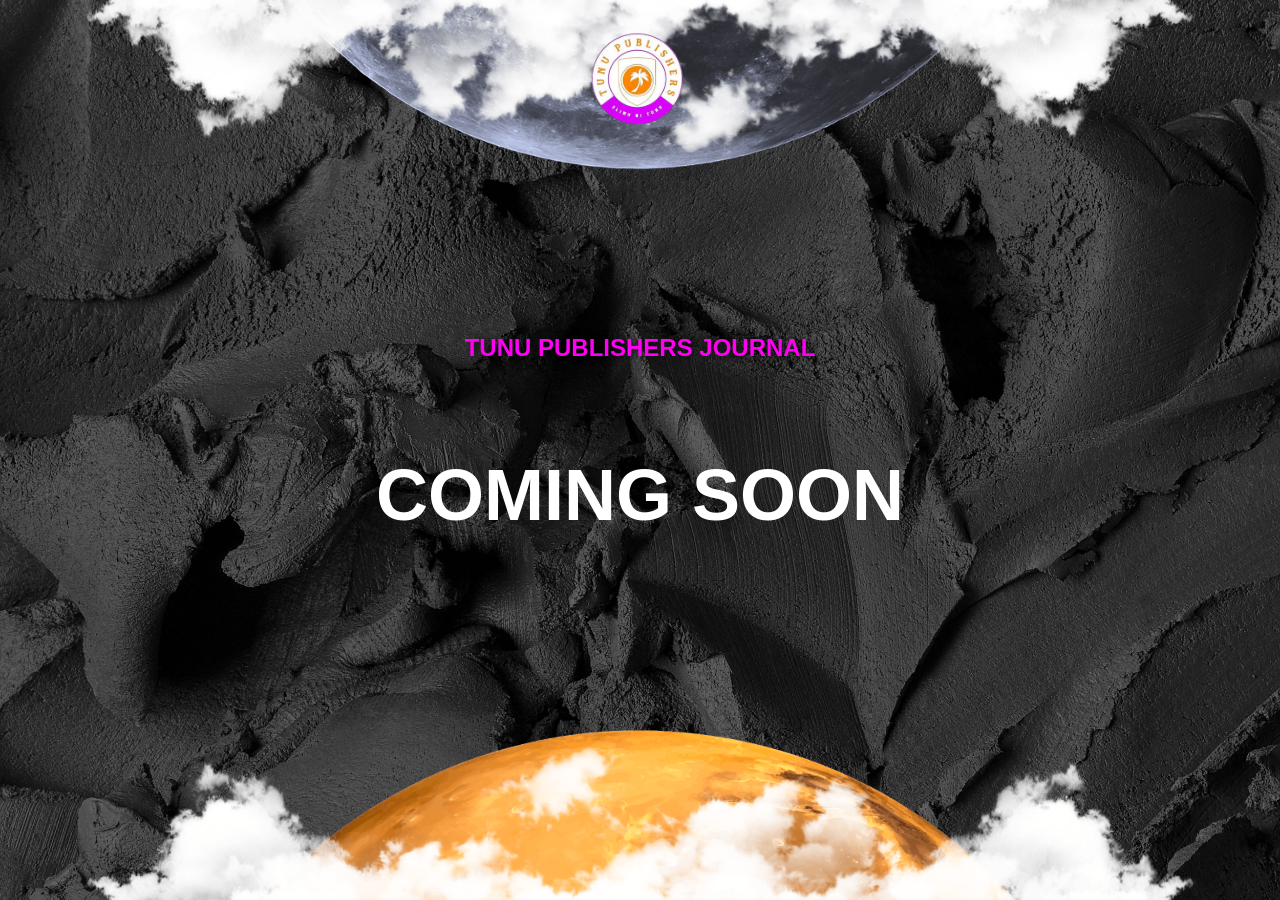
==== index.html @ ed9dec99 "initial commit" ====
<!DOCTYPE html>
<html lang="en">
<head>
    <meta charset="UTF-8">
    <meta name="viewport" content="width=device-width, initial-scale=1.0">
    <title>Tunu Journal | Coming Soon</title>
    <style>
        body {
            background-color:rgb(46, 46, 46);
            min-height: 100vh;
            width: 100%;
            display: flex;
            flex-direction: column;
            align-items: center;
            justify-content: center;
            margin: 0;
            font-family: sans-serif;
            background-image: url(/resources/bgs/11_09_2018_Textures5595A.jpg);
            background-position: center;
            background-repeat: no-repeat;
            background-size: cover;
        }
        main{
            display: flex;
            flex-direction: column;
            justify-content: space-between;
            align-items: stretch;
            width: 100%;
            height: 100%;
            flex-grow: 1;

            >div{
                flex-grow: 1;
            }
        }
        .b-img, .top-img{
            justify-content: center;
            flex-direction: column;
            display: flex;
            padding: 10px;
            align-items:center;
            background-image: url(/resources/bgs/cloudsmars@2x.png);
            background-position: bottom;
            background-repeat: no-repeat;
            background-size: contain;
            max-height: 150px;
        }
        .top-img{
            background-image: url(/resources/bgs/cloudsmoon@2x.png);
            background-position: top;
            position: relative;

        }
        h4{
            margin-top: 30px;
            color: rgb(255, 0, 242);
            text-shadow: 4px 0px 10px rgb(0, 0, 0);
            text-align: center;
            font-size: 0.5em;
        }
        .content{
            width: 95%;
            max-width: 1200px;
            margin: auto;
            border-radius: 20px;
            color: white;
            justify-content: center;
            align-items: center;
            display: flex;
            flex-direction: column;
            font-size: 3em;
            text-align: center;
        }
        #logo{
            margin: auto;
            width: 100px;
        }

    </style>
</head>
<body>
<main>
    <div class="top-img">
        <img id="logo" style="margin-top: 20px;" src="/resources/icons/tunu_logo.png" alt="">
    </div>
    <div class="content">
        <h4>TUNU PUBLISHERS JOURNAL</h4>
        <h2>COMING SOON</h2>
    </div>
    <div class="b-img">
    </div>

</main>
</body>
</html>
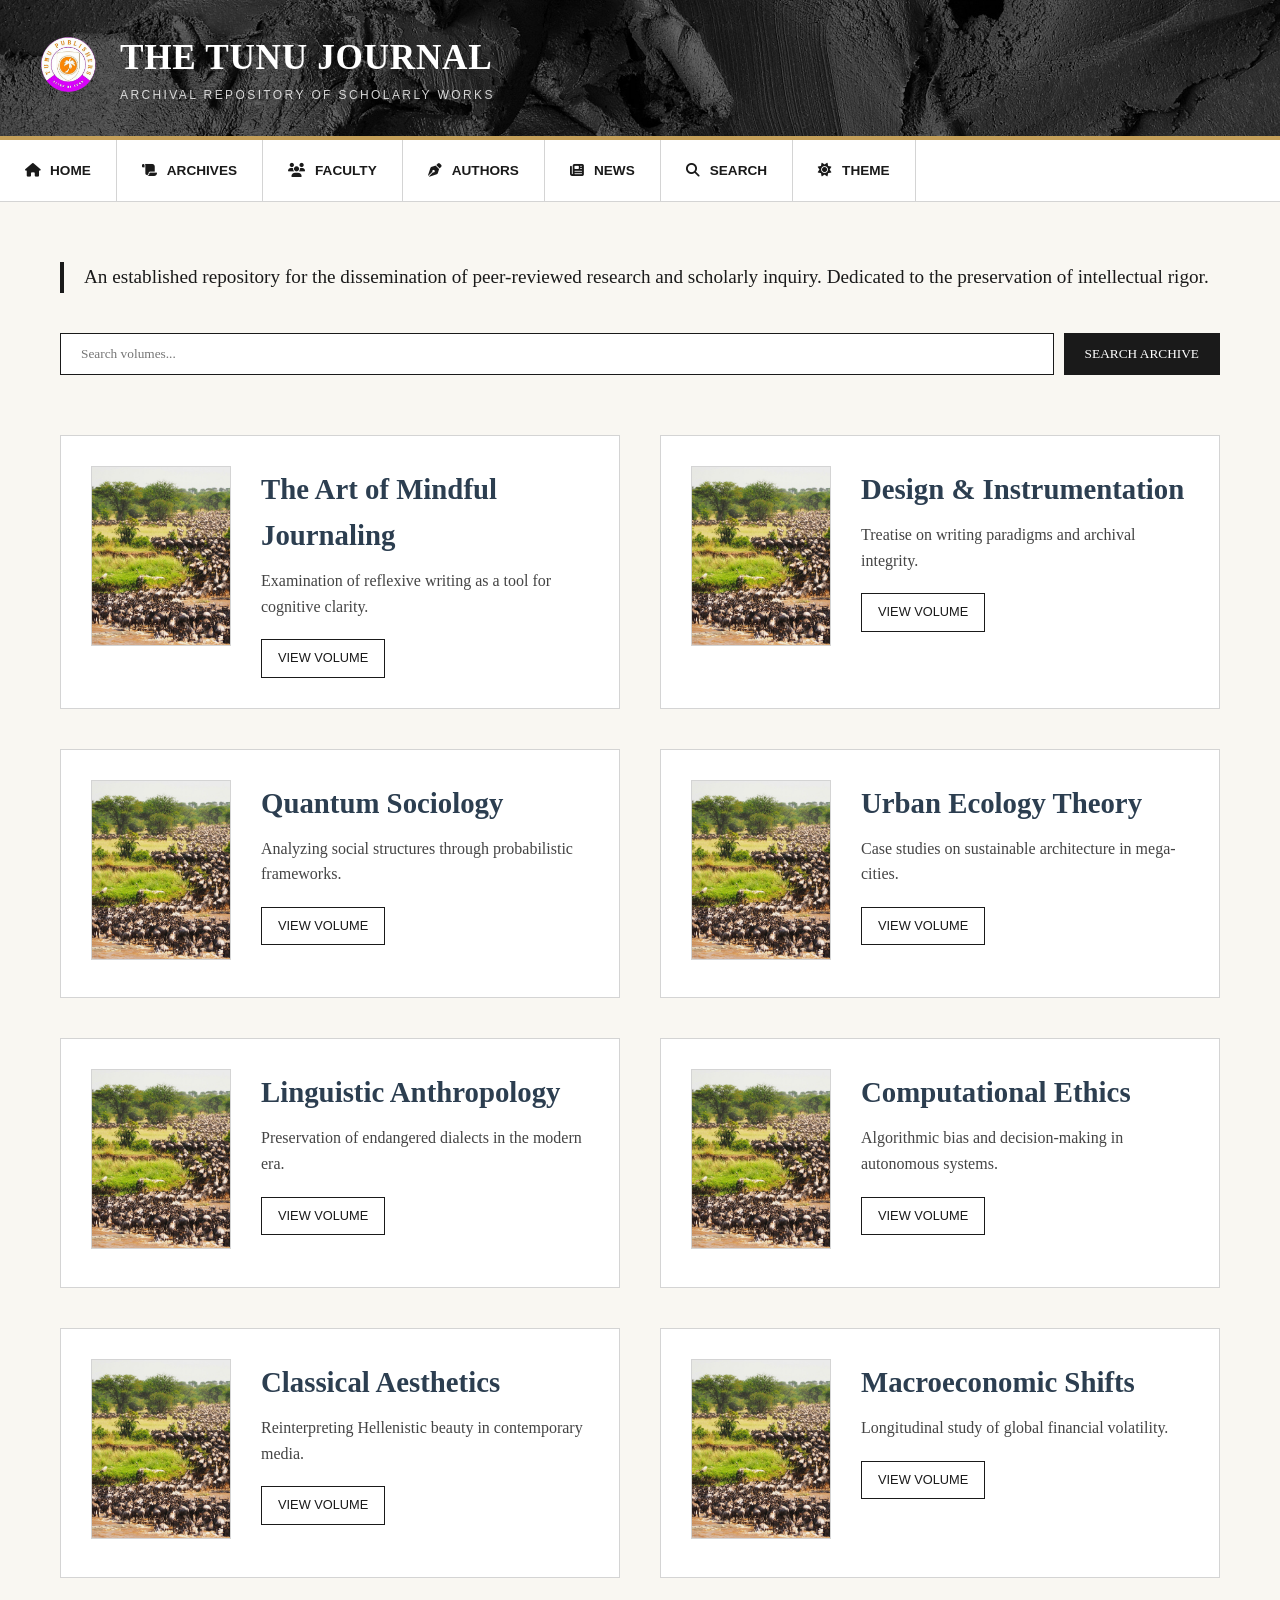
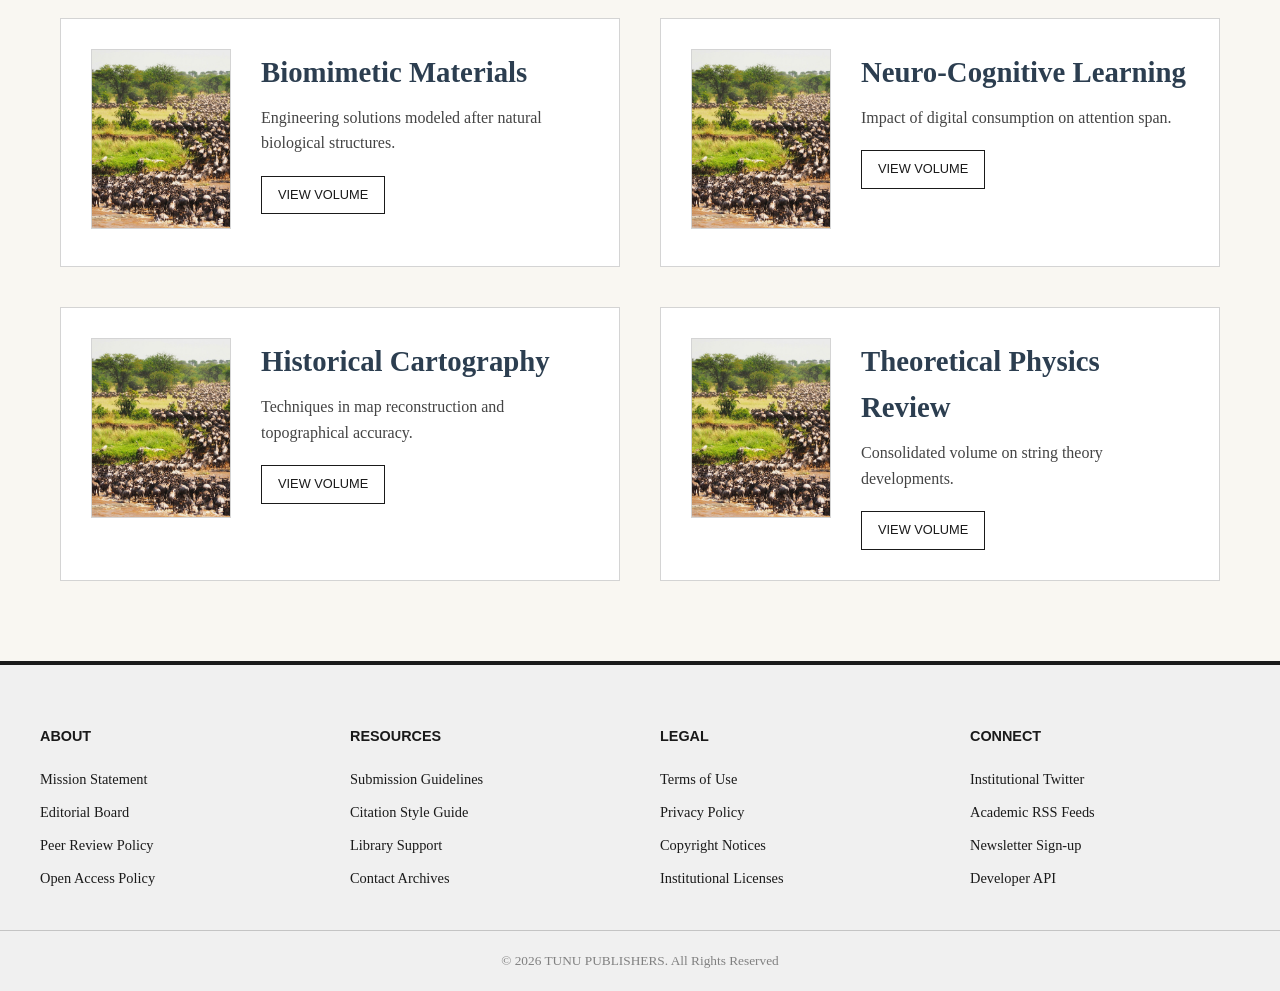
==== commit 707d83ee: "index update" ====
--- a/index.html
+++ b/index.html
@@ -3,93 +3,412 @@
 <head>
     <meta charset="UTF-8">
     <meta name="viewport" content="width=device-width, initial-scale=1.0">
-    <title>Tunu Journal | Coming Soon</title>
+    <title>THE TUNU JOURNAL | Archival Repository</title>
+    <link rel="stylesheet" href="https://cdnjs.cloudflare.com/ajax/libs/font-awesome/6.4.0/css/all.min.css">
     <style>
+        :root {
+            --paper: #f9f7f2;
+            --ink: #1a1a1a;
+            --accent: #2c3e50;
+            --border: #d4d4d4;
+            --header-bg: #1e293b;
+        }
+
+        * { padding: 0; margin: 0; box-sizing: border-box; scroll-behavior: smooth; }
+        
         body {
-            background-color:rgb(46, 46, 46);
-            min-height: 100vh;
-            width: 100%;
-            display: flex;
-            flex-direction: column;
-            align-items: center;
-            justify-content: center;
-            margin: 0;
-            font-family: sans-serif;
-            background-image: url(/resources/bgs/11_09_2018_Textures5595A.jpg);
+            font-family: 'Georgia', serif;
+            background-color: var(--paper);
+            color: var(--ink);
+            line-height: 1.6;
+        }
+
+        .header {
+            background: var(--header-bg);
+            color: #fff;
+            padding: 30px 40px;
+            border-bottom: 4px solid #c5a059;
+            background-image: url(/assets/bgs/11_09_2018_Textures5595A.jpg);
             background-position: center;
             background-repeat: no-repeat;
             background-size: cover;
         }
-        main{
-            display: flex;
-            flex-direction: column;
-            justify-content: space-between;
-            align-items: stretch;
+
+        .tunu-desc { display: flex; align-items: center; gap: 20px; }
+
+        .tunu-logo img {
+            width: 60px;
+            height: 60px;
+            object-fit: contain;
+        }
+
+        .tunu-name h1 { font-size: 2.2rem; letter-spacing: 0.02em; }
+        .tunu-name p { font-family: sans-serif; font-size: 0.75rem; letter-spacing: 0.2em; opacity: 0.8; }
+
+        /* Navigation Styles */
+        .nav {
+            background: #fff;
+            display: flex;
+            align-items: center;
+            border-bottom: 1px solid var(--border);
+            position: relative;
+        }
+
+        .nav-links {
+            display: flex;
+            flex-wrap: wrap;
+        }
+
+        .nav-item {
+            color: var(--ink);
+            text-decoration: none;
+            padding: 20px 25px;
+            display: inline-flex;
+            align-items: center;
+            gap: 10px;
+            font-family: sans-serif;
+            font-size: 0.85rem;
+            font-weight: 600;
+            border-right: 1px solid var(--border);
+        }
+        .nav-item:hover { background: #f0f0f0; }
+
+        .menu-toggle {
+            display: none;
+            background: none;
+            border: none;
+            padding: 20px;
+            font-size: 1.2rem;
+            cursor: pointer;
+            background: rgb(255, 255, 255);
+            position: fixed;
+            z-index: 200000;
+            top: 0px;
+            color: black;
+            right: 10px;
+            box-shadow: 2px 3px 7px rgba(0, 0, 0, 0.259);
+        }
+
+        main { max-width: 1200px; margin: 60px auto; padding: 0 20px; }
+
+        .intro { font-size: 1.2rem; margin-bottom: 40px; border-left: 4px solid var(--ink); padding-left: 20px; }
+
+        .search-area {
+            display: flex;
+            gap: 10px;
+            margin-bottom: 60px;
+        }
+
+        input, button {
+            font-family: 'Georgia', serif;
+            padding: 12px 20px;
+            border: 1px solid var(--ink);
+            outline: none;
+        }
+
+        button {
+            background: var(--ink);
+            color: #fff;
+            cursor: pointer;
+        }
+
+        .grid { 
+            display: grid; 
+            grid-template-columns: 1fr; 
+            gap: 40px; 
+        }
+
+        @media (min-width: 992px) {
+            .grid { grid-template-columns: 1fr 1fr; }
+        }
+
+        .card {
+            background: #fff;
+            display: flex;
+            border: 1px solid var(--border);
+            padding: 30px;
+            gap: 30px;
+        }
+
+        .card-image img {
+            width: 140px;
+            height: 180px;
+            object-fit: cover;
+            border: 1px solid var(--border);
+        }
+
+        .card-content h3 { font-size: 1.8rem; margin-bottom: 10px; color: var(--accent); }
+        .card-content p { margin-bottom: 20px; color: #444; }
+
+        .btn-link {
+            display: inline-block;
+            border: 1px solid var(--ink);
+            color: var(--ink);
+            padding: 8px 16px;
+            text-decoration: none;
+            font-family: sans-serif;
+            font-size: 0.8rem;
+            text-transform: uppercase;
+        }
+        .btn-link:hover { background: var(--ink); color: #fff; }
+
+        footer {
+            background: #f0f0f0;
+            padding: 60px 40px 30px 40px;
+            border-top: 4px solid var(--ink);
+            margin-top: 80px;
+        }
+        .footer-grid {
+            display: grid;
+            grid-template-columns: repeat(auto-fit, minmax(200px, 1fr));
+            gap: 40px;
+        }
+        .footer-col h4 { font-family: sans-serif; text-transform: uppercase; margin-bottom: 20px; font-size: 0.9rem; }
+        .footer-col ul { list-style: none; }
+        .footer-col li { margin-bottom: 10px; font-size: 0.9rem; }
+        .footer-col a { color: var(--ink); text-decoration: none; }
+        .footer-col a:hover { text-decoration: underline; }
+
+        /* Responsive Breakpoints */
+        @media (max-width: 768px) {
+            .menu-toggle { display: block; }
+            .nav-links {
+                display: none;
+                flex-direction: column;
+                width: 100%;
+                position:absolute;
+                top: 0;
+                left: 0;
+                background: white;
+                z-index: 10;
+                border-bottom: 1px solid var(--border);
+            }
+            .nav-links.active { display: flex; }
+            .nav-item { border-right: none; border-bottom: 1px solid var(--border); }
+            .card { flex-direction: column; }
+            .card-image img { width: 100%; height: auto; }
+            .tunu-desc{
+                flex-direction: column;
+                gap: 0;
+            }
+            .tunu-name{
+                text-align: center;
+            }
+            .tunu-logo img{
+                width: 100px;
+                height: 100px;
+            }
+        }
+        .bottom-div{
             width: 100%;
-            height: 100%;
-            flex-grow: 1;
-
-            >div{
-                flex-grow: 1;
-            }
-        }
-        .b-img, .top-img{
-            justify-content: center;
-            flex-direction: column;
-            display: flex;
-            padding: 10px;
-            align-items:center;
-            background-image: url(/resources/bgs/cloudsmars@2x.png);
-            background-position: bottom;
-            background-repeat: no-repeat;
-            background-size: contain;
-            max-height: 150px;
-        }
-        .top-img{
-            background-image: url(/resources/bgs/cloudsmoon@2x.png);
-            background-position: top;
-            position: relative;
-
-        }
-        h4{
-            margin-top: 30px;
-            color: rgb(255, 0, 242);
-            text-shadow: 4px 0px 10px rgb(0, 0, 0);
-            text-align: center;
-            font-size: 0.5em;
-        }
-        .content{
-            width: 95%;
-            max-width: 1200px;
-            margin: auto;
-            border-radius: 20px;
-            color: white;
+            height: 10px;
+            padding: 30px;
+            border-top: 1px solid rgba(0, 0, 0, 0.184);
             justify-content: center;
             align-items: center;
             display: flex;
-            flex-direction: column;
-            font-size: 3em;
-            text-align: center;
-        }
-        #logo{
-            margin: auto;
-            width: 100px;
-        }
-
+            font-size: smaller;
+            color: grey;
+            background: #f0f0f0;
+
+        }
+
+
+        .search-overlay{
+            background: rgb(255, 255, 255);
+            width:100%;
+            height: 100vh;
+            position: fixed;
+            top: -100%;
+            right: 0;
+            display: flex;
+            justify-content: center;
+            align-items:flex-start;
+            z-index: 300000;
+            opacity: 0;
+        }
+        .search-form{
+            width: 100%;
+            display: flex;
+            justify-content: center;
+            align-items: center;
+            margin: 200px auto;
+
+
+        }
+        .search-content{
+            width: 100%;
+            padding: 20px;
+            position: relative;
+        }
+        .searchInput{
+            width: 100% ;
+            max-width: 400px;
+            &::-webkit-search-cancel-button{
+                cursor: pointer;
+            }
+        }
+        #closeSearch{
+            background: #0000;
+            color: red;
+            font-size: xx-large;
+            padding: 5px;
+            position: absolute;
+            right: 30px;
+            top: 20px;
+            float: right;
+            border: 0;
+            &:active{
+                scale: 0.9;
+            }
+        }
+        .searchBtn{
+            transition: all 0.15s ease-in-out;
+            &:active{
+                text-indent: 2px;
+                transition: all 0.15s ease-in-out;
+            }
+        }
+        .search-overlay.appear{
+            display: flex;
+            opacity: 1;
+            top: 0;
+        }
     </style>
 </head>
 <body>
-<main>
-    <div class="top-img">
-        <img id="logo" style="margin-top: 20px;" src="/resources/icons/tunu_logo.png" alt="">
+    <div class="search-overlay">
+        <div class="search-content">
+            <div class="searchCloseDiv">
+                <button id="closeSearch">&times;</button>
+            </div>
+            <div class="search-form">
+                <input type="search" name="" placeholder="Search Journals, Issues, Volumes, e.t.c" id="query" class="searchInput">
+                <button class="searchBtn" id="searchBtn"><i class="fas fa-search"></i></button>
+            </div>
+        </div>
     </div>
-    <div class="content">
-        <h4>TUNU PUBLISHERS JOURNAL</h4>
-        <h2>COMING SOON</h2>
+    
+    <header class="header">
+        <div class="tunu-desc">
+            <div class="tunu-logo">
+                <img src="/assets/icons/tunu_logo.png" alt="TUNU LOGO">
+            </div>
+            <div class="tunu-name">
+                <h1>THE TUNU JOURNAL</h1>
+                <p>ARCHIVAL REPOSITORY OF SCHOLARLY WORKS</p>
+            </div>
+        </div>
+    </header>
+    
+    <nav class="nav">
+        <button class="menu-toggle" id="menu-toggle"><i class="fas fa-bars"></i></button>
+        <div class="nav-links" id="nav-links">
+            <a class="nav-item" href="#"><i class="fas fa-home"></i> HOME</a>
+            <a class="nav-item" href="#"><i class="fas fa-scroll"></i> ARCHIVES</a>
+            <a class="nav-item" href="#"><i class="fas fa-users"></i> FACULTY</a>
+            <a class="nav-item" href="#"><i class="fas fa-pen-nib"></i> AUTHORS</a>
+            <a class="nav-item" href="#"><i class="fas fa-newspaper"></i> NEWS</a>
+            <a class="nav-item" href="#"><i class="fas fa-search"></i> SEARCH</a>
+            <a class="nav-item" href="#"><i class="fas fa-sun"></i> THEME</a>
+        </div>
+    </nav>
+
+    <main>
+        <section class="intro">
+            An established repository for the dissemination of peer-reviewed research and scholarly inquiry. Dedicated to the preservation of intellectual rigor.
+        </section>
+
+        <div class="search-area">
+            <input type="text" style="flex-grow:1" placeholder="Search volumes...">
+            <button>SEARCH ARCHIVE</button>
+        </div>
+
+        <section class="grid">
+            <script>
+                const journals = [
+                    { title: "The Art of Mindful Journaling", desc: "Examination of reflexive writing as a tool for cognitive clarity." },
+                    { title: "Design & Instrumentation", desc: "Treatise on writing paradigms and archival integrity." },
+                    { title: "Quantum Sociology", desc: "Analyzing social structures through probabilistic frameworks." },
+                    { title: "Urban Ecology Theory", desc: "Case studies on sustainable architecture in mega-cities." },
+                    { title: "Linguistic Anthropology", desc: "Preservation of endangered dialects in the modern era." },
+                    { title: "Computational Ethics", desc: "Algorithmic bias and decision-making in autonomous systems." },
+                    { title: "Classical Aesthetics", desc: "Reinterpreting Hellenistic beauty in contemporary media." },
+                    { title: "Macroeconomic Shifts", desc: "Longitudinal study of global financial volatility." },
+                    { title: "Biomimetic Materials", desc: "Engineering solutions modeled after natural biological structures." },
+                    { title: "Neuro-Cognitive Learning", desc: "Impact of digital consumption on attention span." },
+                    { title: "Historical Cartography", desc: "Techniques in map reconstruction and topographical accuracy." },
+                    { title: "Theoretical Physics Review", desc: "Consolidated volume on string theory developments." }
+                ];
+
+                document.write(journals.map(j => `
+                    <article class="card">
+                        <div class="card-image"><img src="/assets/plchd/journal.jpg" alt="Book"></div>
+                        <div class="card-content">
+                            <h3>${j.title}</h3>
+                            <p>${j.desc}</p>
+                            <a href="#" class="btn-link">VIEW VOLUME</a>
+                        </div>
+                    </article>
+                `).join(''));
+            </script>
+        </section>
+    </main>
+
+    <footer id="footer">
+        <div class="footer-grid">
+            <div class="footer-col">
+                <h4>About</h4>
+                <ul>
+                    <li><a href="#">Mission Statement</a></li>
+                    <li><a href="#">Editorial Board</a></li>
+                    <li><a href="#">Peer Review Policy</a></li>
+                    <li><a href="#">Open Access Policy</a></li>
+                </ul>
+            </div>
+            <div class="footer-col">
+                <h4>Resources</h4>
+                <ul>
+                    <li><a href="#">Submission Guidelines</a></li>
+                    <li><a href="#">Citation Style Guide</a></li>
+                    <li><a href="#">Library Support</a></li>
+                    <li><a href="#">Contact Archives</a></li>
+                </ul>
+            </div>
+            <div class="footer-col">
+                <h4>Legal</h4>
+                <ul>
+                    <li><a href="#">Terms of Use</a></li>
+                    <li><a href="#">Privacy Policy</a></li>
+                    <li><a href="#">Copyright Notices</a></li>
+                    <li><a href="#">Institutional Licenses</a></li>
+                </ul>
+            </div>
+            <div class="footer-col">
+                <h4>Connect</h4>
+                <ul>
+                    <li><a href="#">Institutional Twitter</a></li>
+                    <li><a href="#">Academic RSS Feeds</a></li>
+                    <li><a href="#">Newsletter Sign-up</a></li>
+                    <li><a href="#">Developer API</a></li>
+                </ul>
+            </div>
+        </div>
+    </footer>
+    <div class="bottom-div">
+       &copy; 2026 TUNU PUBLISHERS. All Rights Reserved
+
     </div>
-    <div class="b-img">
-    </div>
-
-</main>
+
+    <script>
+        const menuToggle = document.getElementById('menu-toggle');
+        const navLinks = document.getElementById('nav-links');
+
+        menuToggle.addEventListener('click', () => {
+            navLinks.classList.toggle('active');
+            navLinks.scrollIntoView()
+            
+        });
+    </script>
 </body>
 </html>
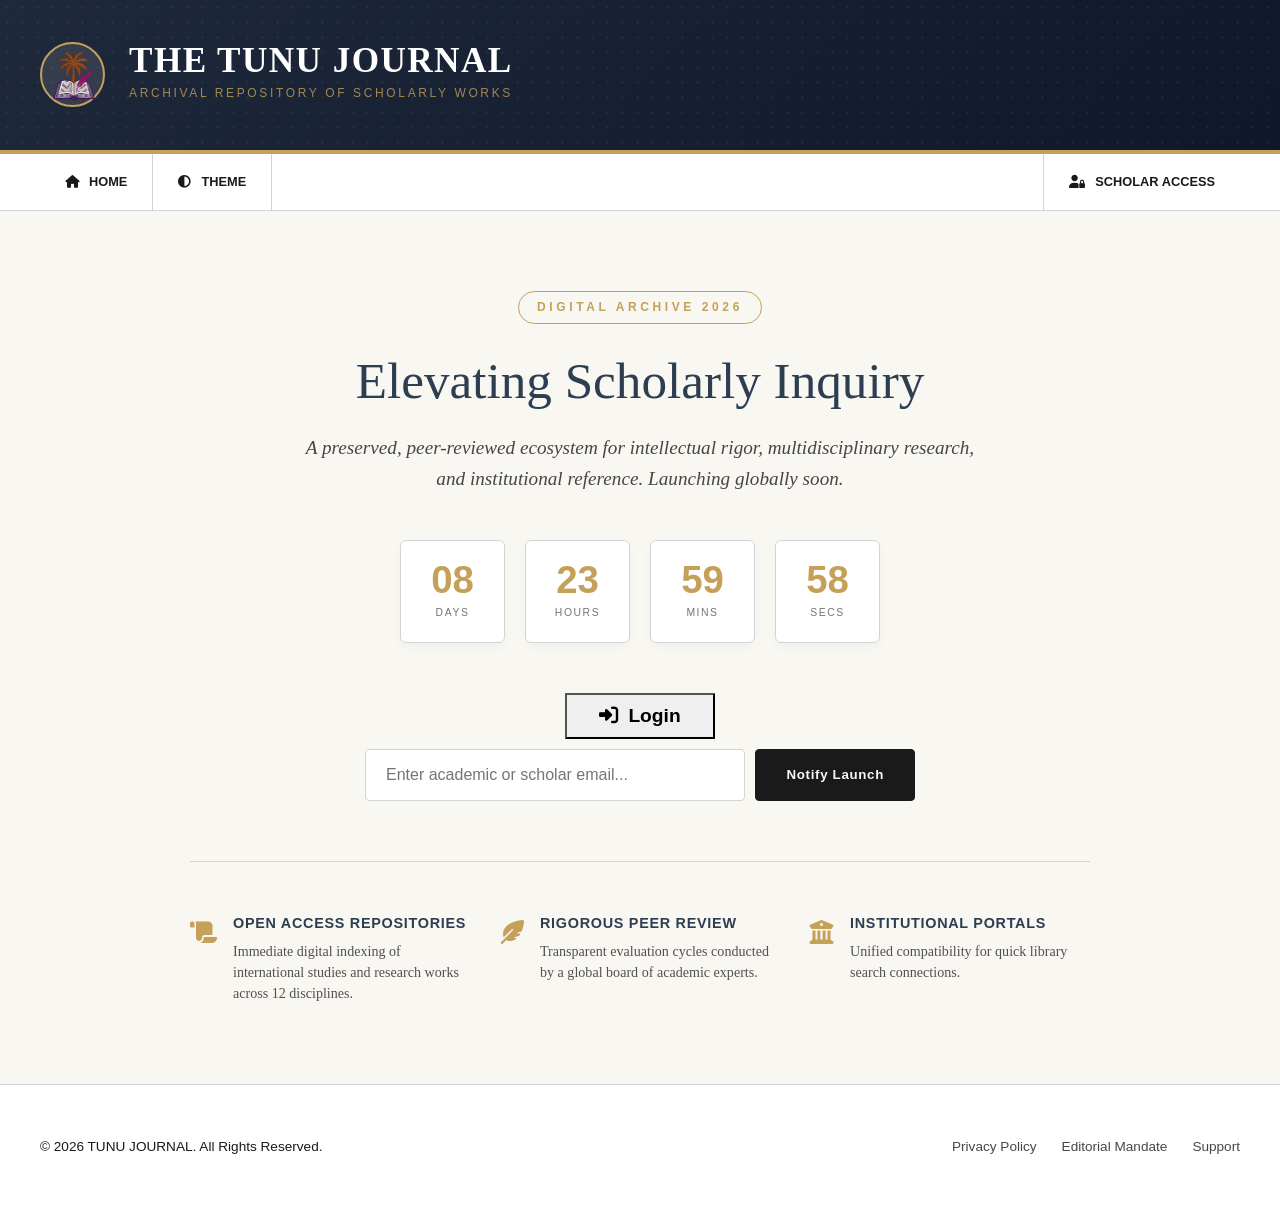
==== commit 2e7a3761: "register page update" ====
--- a/index.html
+++ b/index.html
@@ -3,8 +3,19 @@
 <head>
     <meta charset="UTF-8">
     <meta name="viewport" content="width=device-width, initial-scale=1.0">
-    <title>THE TUNU JOURNAL | Archival Repository</title>
+    <title>THE TUNU JOURNAL | Archival Repository (Coming Soon)</title>
     <link rel="stylesheet" href="https://cdnjs.cloudflare.com/ajax/libs/font-awesome/6.4.0/css/all.min.css">
+    <script type="text/javascript">
+        function googleTranslateElementInit() {
+          new google.translate.TranslateElement({
+            pageLanguage: 'en',
+            includedLanguages: 'en,es,fr,de,zh-CN,ar',
+            layout: google.translate.TranslateElement.InlineLayout.SIMPLE
+          }, 'google_translate_element');
+        }
+    </script>
+    <script type="text/javascript" src="//translate.google.com/translate_a/element.js?cb=googleTranslateElementInit"></script>
+
     <style>
         :root {
             --paper: #f9f7f2;
@@ -12,402 +23,678 @@
             --accent: #2c3e50;
             --border: #d4d4d4;
             --header-bg: #1e293b;
-        }
-
-        * { padding: 0; margin: 0; box-sizing: border-box; scroll-behavior: smooth; }
+            --card-bg: #ffffff;
+            --gold: #c5a059;
+            --gold-light: #e5c38c;
+            --success-bg: rgba(46, 125, 50, 0.1);
+            --success-color: #2e7d32;
+            --focus-shadow: rgba(197, 160, 89, 0.25);
+        }
+
+        body.dark-theme {
+            --paper: #121212;
+            --ink: #e0e0e0;
+            --accent: #c5a059;
+            --border: #333333;
+            --header-bg: #0f172a;
+            --card-bg: #1e1e1e;
+            --focus-shadow: rgba(197, 160, 89, 0.4);
+        }
+
+        * { 
+            padding: 0; 
+            margin: 0; 
+            box-sizing: border-box; 
+            scroll-behavior: smooth; 
+        }
         
         body {
             font-family: 'Georgia', serif;
             background-color: var(--paper);
             color: var(--ink);
             line-height: 1.6;
+            transition: background-color 0.3s ease, color 0.3s ease;
+            min-height: 100vh;
+            display: flex;
+            flex-direction: column;
+            overflow-x: hidden;
         }
 
         .header {
             background: var(--header-bg);
             color: #fff;
-            padding: 30px 40px;
-            border-bottom: 4px solid #c5a059;
-            background-image: url(/assets/bgs/11_09_2018_Textures5595A.jpg);
-            background-position: center;
-            background-repeat: no-repeat;
-            background-size: cover;
-        }
-
-        .tunu-desc { display: flex; align-items: center; gap: 20px; }
-
-        .tunu-logo img {
-            width: 60px;
-            height: 60px;
-            object-fit: contain;
-        }
-
-        .tunu-name h1 { font-size: 2.2rem; letter-spacing: 0.02em; }
-        .tunu-name p { font-family: sans-serif; font-size: 0.75rem; letter-spacing: 0.2em; opacity: 0.8; }
-
-        /* Navigation Styles */
+            padding: clamp(20px, 4vw, 40px) clamp(16px, 4vw, 40px);
+            border-bottom: 4px solid var(--gold);
+            background-image: linear-gradient(135deg, rgba(30, 41, 59, 0.95) 0%, rgba(15, 23, 42, 0.98) 100%);
+            position: relative;
+            overflow: hidden;
+            width: 100%;
+        }
+
+        .header::before {
+            content: '';
+            position: absolute;
+            top: 0; left: 0; right: 0; bottom: 0;
+            opacity: 0.05;
+            background-image: radial-gradient(circle, #fff 10%, transparent 10.5%);
+            background-size: 15px 15px;
+            pointer-events: none;
+        }
+
+        .tunu-desc { 
+            display: flex; 
+            align-items: center; 
+            gap: clamp(16px, 3vw, 24px); 
+            max-width: 1200px;
+            margin: 0 auto;
+            position: relative;
+            z-index: 1;
+            width: 100%;
+        }
+
+        .tunu-logo {
+            display: flex;
+            align-items: center;
+            justify-content: center;
+            background: rgba(255, 255, 255, 0.1);
+            border: 2px solid var(--gold);
+            border-radius: 50%;
+            width: clamp(50px, 8vw, 65px);
+            height: clamp(50px, 8vw, 65px);
+            color: var(--gold);
+            font-size: clamp(1.4rem, 2.5vw, 1.8rem);
+            flex-shrink: 0;
+        }
+
+        .tunu-name {
+            flex-grow: 1;
+        }
+
+        .tunu-name h1 { 
+            font-size: clamp(1.4rem, 3.5vw, 2.2rem); 
+            letter-spacing: 0.04em; 
+            font-weight: 700;
+            color: #ffffff;
+            line-height: 1.2;
+        }
+
+        .tunu-name p { 
+            font-family: sans-serif; 
+            font-size: clamp(0.6rem, 1.5vw, 0.75rem); 
+            letter-spacing: 0.22em; 
+            opacity: 0.8; 
+            color: var(--gold);
+            margin-top: 4px;
+            line-height: 1.3;
+        }
+
+        #google_translate_element {
+            margin-top: 8px;
+        }
+
         .nav {
-            background: #fff;
-            display: flex;
-            align-items: center;
+            background: var(--card-bg);
             border-bottom: 1px solid var(--border);
+            position: sticky;
+            top: 0;
+            z-index: 100;
+            transition: background-color 0.3s ease, border-color 0.3s ease;
+            width: 100%;
+        }
+
+        .nav-links {
+            display: flex;
+            width: 100%;
+            max-width: 1200px;
+            margin: 0 auto;
+            align-items: center;
             position: relative;
-        }
-
-        .nav-links {
-            display: flex;
-            flex-wrap: wrap;
         }
 
         .nav-item {
             color: var(--ink);
             text-decoration: none;
-            padding: 20px 25px;
+            padding: clamp(14px, 2vw, 18px) clamp(16px, 2.5vw, 25px);
             display: inline-flex;
             align-items: center;
             gap: 10px;
             font-family: sans-serif;
-            font-size: 0.85rem;
+            font-size: 0.8rem;
             font-weight: 600;
             border-right: 1px solid var(--border);
-        }
-        .nav-item:hover { background: #f0f0f0; }
+            cursor: pointer;
+            transition: background 0.2s, color 0.2s;
+            min-height: 48px; /* Touch target minimum height */
+        }
+
+        .nav-item:hover { 
+            background: rgba(0, 0, 0, 0.05); 
+        }
+
+        body.dark-theme .nav-item:hover {
+            background: rgba(255, 255, 255, 0.05);
+        }
+
+        .nav-item.right-align {
+            margin-left: auto;
+            border-left: 1px solid var(--border);
+            border-right: none;
+        }
 
         .menu-toggle {
             display: none;
-            background: none;
-            border: none;
-            padding: 20px;
+            background: var(--card-bg);
+            border: 1px solid var(--border);
+            width: 48px;
+            height: 48px;
             font-size: 1.2rem;
             cursor: pointer;
-            background: rgb(255, 255, 255);
-            position: fixed;
-            z-index: 200000;
-            top: 0px;
-            color: black;
-            right: 10px;
-            box-shadow: 2px 3px 7px rgba(0, 0, 0, 0.259);
-        }
-
-        main { max-width: 1200px; margin: 60px auto; padding: 0 20px; }
-
-        .intro { font-size: 1.2rem; margin-bottom: 40px; border-left: 4px solid var(--ink); padding-left: 20px; }
-
-        .search-area {
-            display: flex;
+            align-items: center;
+            justify-content: center;
+            color: var(--ink);
+            border-radius: 4px;
+            margin: 8px 16px;
+            transition: background 0.2s ease;
+        }
+
+        main { 
+            max-width: 1000px; 
+            width: 100%;
+            margin: 0 auto; 
+            padding: clamp(40px, 8vw, 80px) 20px; 
+            flex-grow: 1;
+            display: flex;
+            flex-direction: column;
+            justify-content: center;
+            align-items: center;
+            text-align: center;
+        }
+
+        .coming-soon-badge {
+            font-family: sans-serif;
+            font-size: clamp(0.65rem, 1.5vw, 0.75rem);
+            letter-spacing: 0.3em;
+            text-transform: uppercase;
+            color: var(--gold);
+            border: 1px solid var(--gold);
+            padding: 6px 18px;
+            border-radius: 50px;
+            margin-bottom: clamp(16px, 4vw, 25px);
+            display: inline-block;
+            font-weight: bold;
+        }
+
+        .hero-title {
+            font-size: clamp(1.8rem, 5vw, 3.2rem);
+            line-height: 1.25;
+            color: var(--accent);
+            margin-bottom: 20px;
+            font-weight: normal;
+            max-width: 800px;
+        }
+
+        body.dark-theme .hero-title {
+            color: #ffffff;
+        }
+
+        .hero-subtitle {
+            font-size: clamp(1rem, 2.5vw, 1.2rem);
+            max-width: 700px;
+            margin: 0 auto clamp(30px, 6vw, 45px) auto;
+            opacity: 0.8;
+            font-style: italic;
+        }
+
+        .countdown-container {
+            display: grid;
+            grid-template-columns: repeat(4, 1fr);
+            gap: clamp(8px, 2.5vw, 20px);
+            margin-bottom: clamp(35px, 6vw, 50px);
+            width: 100%;
+            max-width: 480px;
+        }
+
+        .countdown-card {
+            background: var(--card-bg);
+            border: 1px solid var(--border);
+            border-radius: 6px;
+            padding: clamp(12px, 3vw, 20px) 8px;
+            box-shadow: 0 4px 12px rgba(0, 0, 0, 0.03);
+            transition: transform 0.3s ease, box-shadow 0.3s ease;
+            display: flex;
+            flex-direction: column;
+            justify-content: center;
+            align-items: center;
+        }
+
+        .countdown-card:hover {
+            transform: translateY(-2px);
+            box-shadow: 0 6px 16px rgba(0, 0, 0, 0.06);
+        }
+
+        .countdown-number {
+            font-size: clamp(1.4rem, 4.5vw, 2.4rem);
+            font-weight: bold;
+            color: var(--gold);
+            font-family: sans-serif;
+            line-height: 1;
+        }
+
+        .countdown-label {
+            font-family: sans-serif;
+            font-size: clamp(0.55rem, 1.2vw, 0.65rem);
+            text-transform: uppercase;
+            letter-spacing: 0.15em;
+            opacity: 0.6;
+            margin-top: 6px;
+            text-align: center;
+        }
+
+        .notify-form {
+            display: flex;
+            width: 100%;
+            max-width: 550px;
             gap: 10px;
-            margin-bottom: 60px;
-        }
-
-        input, button {
-            font-family: 'Georgia', serif;
-            padding: 12px 20px;
+            margin-bottom: clamp(40px, 8vw, 60px);
+            transition: transform 0.2s ease;
+        }
+
+        .notify-input {
+            flex-grow: 1;
+            background: var(--card-bg);
+            color: var(--ink);
+            border: 1px solid var(--border);
+            border-radius: 4px;
+            padding: clamp(12px, 2.5vw, 16px) 20px;
+            font-size: 1rem;
+            outline: none;
+            font-family: sans-serif;
+            transition: border-color 0.2s, box-shadow 0.2s;
+            min-height: 48px;
+        }
+
+        .notify-input:focus {
+            border-color: var(--gold);
+            box-shadow: 0 0 0 3px var(--focus-shadow);
+        }
+
+        .notify-btn {
+            background: var(--ink);
+            color: var(--paper);
             border: 1px solid var(--ink);
-            outline: none;
-        }
-
-        button {
-            background: var(--ink);
+            border-radius: 4px;
+            padding: clamp(12px, 2.5vw, 16px) clamp(20px, 4vw, 30px);
+            font-family: sans-serif;
+            font-weight: 600;
+            cursor: pointer;
+            letter-spacing: 0.05em;
+            transition: all 0.2s ease;
+            min-height: 48px;
+            white-space: nowrap;
+        }
+
+        .notify-btn:hover {
+            background: var(--gold);
+            border-color: var(--gold);
             color: #fff;
-            cursor: pointer;
-        }
-
-        .grid { 
-            display: grid; 
-            grid-template-columns: 1fr; 
-            gap: 40px; 
-        }
-
-        @media (min-width: 992px) {
-            .grid { grid-template-columns: 1fr 1fr; }
-        }
-
-        .card {
-            background: #fff;
-            display: flex;
-            border: 1px solid var(--border);
-            padding: 30px;
+        }
+
+        .success-message {
+            display: none;
+            color: var(--success-color);
+            background: var(--success-bg);
+            border: 1px solid var(--success-color);
+            padding: 16px;
+            border-radius: 4px;
+            margin-bottom: clamp(40px, 8vw, 60px);
+            font-family: sans-serif;
+            font-size: 0.95rem;
+            width: 100%;
+            max-width: 550px;
+            text-align: center;
+            box-shadow: 0 4px 10px rgba(46, 125, 50, 0.05);
+            animation: slideUp 0.3s ease-out;
+        }
+
+        .preview-grid {
+            display: grid;
+            grid-template-columns: repeat(auto-fit, minmax(280px, 1fr));
             gap: 30px;
-        }
-
-        .card-image img {
-            width: 140px;
-            height: 180px;
-            object-fit: cover;
-            border: 1px solid var(--border);
-        }
-
-        .card-content h3 { font-size: 1.8rem; margin-bottom: 10px; color: var(--accent); }
-        .card-content p { margin-bottom: 20px; color: #444; }
-
-        .btn-link {
-            display: inline-block;
-            border: 1px solid var(--ink);
+            width: 100%;
+            max-width: 900px;
+            border-top: 1px solid var(--border);
+            padding-top: clamp(35px, 6vw, 50px);
+            text-align: left;
+        }
+
+        .preview-item {
+            display: flex;
+            gap: 16px;
+            align-items: flex-start;
+        }
+
+        .preview-icon {
+            font-size: 1.5rem;
+            color: var(--gold);
+            margin-top: 2px;
+            flex-shrink: 0;
+        }
+
+        .preview-content h4 {
+            font-family: sans-serif;
+            font-size: 0.9rem;
+            letter-spacing: 0.05em;
+            text-transform: uppercase;
+            margin-bottom: 6px;
+            color: var(--accent);
+        }
+
+        body.dark-theme .preview-content h4 {
+            color: #fff;
+        }
+
+        .preview-content p {
+            font-size: 0.88rem;
+            opacity: 0.75;
+            line-height: 1.5;
+        }
+
+        footer {
+            background: var(--card-bg);
+            padding: clamp(30px, 5vw, 40px) 20px;
+            border-top: 1px solid var(--border);
+            margin-top: auto;
+            transition: background-color 0.3s ease;
+            width: 100%;
+        }
+
+        .footer-content {
+            max-width: 1200px;
+            margin: 0 auto;
+            display: flex;
+            justify-content: space-between;
+            align-items: center;
+            flex-wrap: wrap;
+            gap: 20px;
+            font-family: sans-serif;
+            font-size: 0.85rem;
+        }
+
+        .footer-links {
+            display: flex;
+            flex-wrap: wrap;
+            gap: clamp(15px, 3vw, 25px);
+        }
+
+        .footer-links a {
             color: var(--ink);
-            padding: 8px 16px;
             text-decoration: none;
-            font-family: sans-serif;
-            font-size: 0.8rem;
-            text-transform: uppercase;
-        }
-        .btn-link:hover { background: var(--ink); color: #fff; }
-
-        footer {
-            background: #f0f0f0;
-            padding: 60px 40px 30px 40px;
-            border-top: 4px solid var(--ink);
-            margin-top: 80px;
-        }
-        .footer-grid {
-            display: grid;
-            grid-template-columns: repeat(auto-fit, minmax(200px, 1fr));
-            gap: 40px;
-        }
-        .footer-col h4 { font-family: sans-serif; text-transform: uppercase; margin-bottom: 20px; font-size: 0.9rem; }
-        .footer-col ul { list-style: none; }
-        .footer-col li { margin-bottom: 10px; font-size: 0.9rem; }
-        .footer-col a { color: var(--ink); text-decoration: none; }
-        .footer-col a:hover { text-decoration: underline; }
-
-        /* Responsive Breakpoints */
+            opacity: 0.8;
+            transition: opacity 0.2s, color 0.2s;
+            min-height: 44px;
+            display: inline-flex;
+            align-items: center;
+        }
+
+        .footer-links a:hover {
+            text-decoration: underline;
+            opacity: 1;
+            color: var(--gold);
+        }
+
+        @keyframes slideUp {
+            from { opacity: 0; transform: translateY(8px); }
+            to { opacity: 1; transform: translateY(0); }
+        }
+
         @media (max-width: 768px) {
-            .menu-toggle { display: block; }
+            .menu-toggle {
+                display: inline-flex;
+            }
+
             .nav-links {
                 display: none;
                 flex-direction: column;
                 width: 100%;
-                position:absolute;
-                top: 0;
-                left: 0;
-                background: white;
-                z-index: 10;
+                background: var(--card-bg);
+                border-top: 1px solid var(--border);
+                padding: 10px 0;
+            }
+
+            .nav-links.active {
+                display: flex;
+                animation: slideUp 0.25s ease-out;
+            }
+
+            .nav-item {
+                border-right: none;
                 border-bottom: 1px solid var(--border);
-            }
-            .nav-links.active { display: flex; }
-            .nav-item { border-right: none; border-bottom: 1px solid var(--border); }
-            .card { flex-direction: column; }
-            .card-image img { width: 100%; height: auto; }
-            .tunu-desc{
+                width: 100%;
+                padding: 16px 24px;
+            }
+
+            .nav-item:last-child {
+                border-bottom: none;
+            }
+
+            .nav-item.right-align {
+                margin-left: 0;
+                border-left: none;
+            }
+
+            .notify-form {
                 flex-direction: column;
-                gap: 0;
-            }
-            .tunu-name{
+                gap: 12px;
+            }
+
+            .notify-input, .notify-btn {
+                width: 100%;
+            }
+
+            .footer-content {
+                flex-direction: column;
                 text-align: center;
-            }
-            .tunu-logo img{
-                width: 100px;
-                height: 100px;
-            }
-        }
-        .bottom-div{
-            width: 100%;
-            height: 10px;
-            padding: 30px;
-            border-top: 1px solid rgba(0, 0, 0, 0.184);
+                gap: 20px;
+            }
+
+            .footer-links {
+                justify-content: center;
+            }
+        }
+
+        @media (max-width: 360px) {
+            .countdown-container {
+                gap: 6px;
+            }
+            .countdown-card {
+                padding: 10px 4px;
+            }
+        }
+        .logo-img{
+            height: 70px;
+        }
+        .loginBtn{
+            padding: 10px 20px;
+            flex-grow: 1;
+            display: flex;
+            min-width: 150px;
+            margin-bottom: 10px;
             justify-content: center;
             align-items: center;
-            display: flex;
-            font-size: smaller;
-            color: grey;
-            background: #f0f0f0;
-
-        }
-
-
-        .search-overlay{
-            background: rgb(255, 255, 255);
-            width:100%;
-            height: 100vh;
-            position: fixed;
-            top: -100%;
-            right: 0;
-            display: flex;
-            justify-content: center;
-            align-items:flex-start;
-            z-index: 300000;
-            opacity: 0;
-        }
-        .search-form{
-            width: 100%;
-            display: flex;
-            justify-content: center;
-            align-items: center;
-            margin: 200px auto;
-
-
-        }
-        .search-content{
-            width: 100%;
-            padding: 20px;
-            position: relative;
-        }
-        .searchInput{
-            width: 100% ;
-            max-width: 400px;
-            &::-webkit-search-cancel-button{
-                cursor: pointer;
-            }
-        }
-        #closeSearch{
-            background: #0000;
-            color: red;
-            font-size: xx-large;
-            padding: 5px;
-            position: absolute;
-            right: 30px;
-            top: 20px;
-            float: right;
-            border: 0;
+            font-size: larger;
+            font-weight: bolder;
+            border-radius: 1px;
+            gap: 10px;
+            cursor: pointer;
+            &:hover{
+                background: black;
+                color: white;
+            }
             &:active{
                 scale: 0.9;
             }
-        }
-        .searchBtn{
-            transition: all 0.15s ease-in-out;
-            &:active{
-                text-indent: 2px;
-                transition: all 0.15s ease-in-out;
-            }
-        }
-        .search-overlay.appear{
-            display: flex;
-            opacity: 1;
-            top: 0;
         }
     </style>
 </head>
 <body>
-    <div class="search-overlay">
-        <div class="search-content">
-            <div class="searchCloseDiv">
-                <button id="closeSearch">&times;</button>
-            </div>
-            <div class="search-form">
-                <input type="search" name="" placeholder="Search Journals, Issues, Volumes, e.t.c" id="query" class="searchInput">
-                <button class="searchBtn" id="searchBtn"><i class="fas fa-search"></i></button>
-            </div>
-        </div>
-    </div>
-    
+
     <header class="header">
         <div class="tunu-desc">
             <div class="tunu-logo">
-                <img src="/assets/icons/tunu_logo.png" alt="TUNU LOGO">
+                <img class="logo-img" src="/assets/icons/icon_nbg.png" alt="">
             </div>
             <div class="tunu-name">
                 <h1>THE TUNU JOURNAL</h1>
                 <p>ARCHIVAL REPOSITORY OF SCHOLARLY WORKS</p>
+                <div id="google_translate_element"></div>
             </div>
         </div>
     </header>
     
     <nav class="nav">
-        <button class="menu-toggle" id="menu-toggle"><i class="fas fa-bars"></i></button>
-        <div class="nav-links" id="nav-links">
-            <a class="nav-item" href="#"><i class="fas fa-home"></i> HOME</a>
-            <a class="nav-item" href="#"><i class="fas fa-scroll"></i> ARCHIVES</a>
-            <a class="nav-item" href="#"><i class="fas fa-users"></i> FACULTY</a>
-            <a class="nav-item" href="#"><i class="fas fa-pen-nib"></i> AUTHORS</a>
-            <a class="nav-item" href="#"><i class="fas fa-newspaper"></i> NEWS</a>
-            <a class="nav-item" href="#"><i class="fas fa-search"></i> SEARCH</a>
-            <a class="nav-item" href="#"><i class="fas fa-sun"></i> THEME</a>
+        <div class="nav-links-wrapper" style="max-width: 1200px; margin: 0 auto; display: flex; width: 100%; align-items: center; justify-content: space-between;">
+            <button class="menu-toggle" id="menu-toggle" aria-label="Toggle navigation menu"><i class="fas fa-bars"></i></button>
+            <div class="nav-links" id="nav-links">
+                <a class="nav-item" href="#"><i class="fas fa-home"></i> HOME</a>
+                <a class="nav-item" id="theme-toggle"><i class="fas fa-circle-half-stroke"></i> THEME</a>
+                <a class="nav-item right-align" href="/login/" id="login-trigger"><i class="fas fa-user-lock"></i> SCHOLAR ACCESS</a>
+            </div>
         </div>
     </nav>
 
     <main>
-        <section class="intro">
-            An established repository for the dissemination of peer-reviewed research and scholarly inquiry. Dedicated to the preservation of intellectual rigor.
-        </section>
-
-        <div class="search-area">
-            <input type="text" style="flex-grow:1" placeholder="Search volumes...">
-            <button>SEARCH ARCHIVE</button>
+        <div class="coming-soon-badge">Digital Archive 2026</div>
+        
+        <h2 class="hero-title">Elevating Scholarly Inquiry</h2>
+        <p class="hero-subtitle">
+            A preserved, peer-reviewed ecosystem for intellectual rigor, multidisciplinary research, and institutional reference. Launching globally soon.
+        </p>
+
+        <div class="countdown-container">
+            <div class="countdown-card">
+                <div class="countdown-number" id="days">00</div>
+                <div class="countdown-label">Days</div>
+            </div>
+            <div class="countdown-card">
+                <div class="countdown-number" id="hours">00</div>
+                <div class="countdown-label">Hours</div>
+            </div>
+            <div class="countdown-card">
+                <div class="countdown-number" id="minutes">00</div>
+                <div class="countdown-label">Mins</div>
+            </div>
+            <div class="countdown-card">
+                <div class="countdown-number" id="seconds">00</div>
+                <div class="countdown-label">Secs</div>
+            </div>
         </div>
-
-        <section class="grid">
-            <script>
-                const journals = [
-                    { title: "The Art of Mindful Journaling", desc: "Examination of reflexive writing as a tool for cognitive clarity." },
-                    { title: "Design & Instrumentation", desc: "Treatise on writing paradigms and archival integrity." },
-                    { title: "Quantum Sociology", desc: "Analyzing social structures through probabilistic frameworks." },
-                    { title: "Urban Ecology Theory", desc: "Case studies on sustainable architecture in mega-cities." },
-                    { title: "Linguistic Anthropology", desc: "Preservation of endangered dialects in the modern era." },
-                    { title: "Computational Ethics", desc: "Algorithmic bias and decision-making in autonomous systems." },
-                    { title: "Classical Aesthetics", desc: "Reinterpreting Hellenistic beauty in contemporary media." },
-                    { title: "Macroeconomic Shifts", desc: "Longitudinal study of global financial volatility." },
-                    { title: "Biomimetic Materials", desc: "Engineering solutions modeled after natural biological structures." },
-                    { title: "Neuro-Cognitive Learning", desc: "Impact of digital consumption on attention span." },
-                    { title: "Historical Cartography", desc: "Techniques in map reconstruction and topographical accuracy." },
-                    { title: "Theoretical Physics Review", desc: "Consolidated volume on string theory developments." }
-                ];
-
-                document.write(journals.map(j => `
-                    <article class="card">
-                        <div class="card-image"><img src="/assets/plchd/journal.jpg" alt="Book"></div>
-                        <div class="card-content">
-                            <h3>${j.title}</h3>
-                            <p>${j.desc}</p>
-                            <a href="#" class="btn-link">VIEW VOLUME</a>
-                        </div>
-                    </article>
-                `).join(''));
-            </script>
-        </section>
+        <div>
+            <button class="loginBtn" onclick="window.location.href ='/login'"> <i class="fas fa-sign-in-alt"></i> Login</button>
+        </div>
+
+        <form class="notify-form" id="notify-form">
+            <input type="email" class="notify-input" placeholder="Enter academic or scholar email..." required aria-label="Academic email registration">
+            <button type="submit" class="notify-btn">Notify Launch</button>
+        </form>
+        <div class="success-message" id="success-msg">
+            <i class="fas fa-check-circle"></i> Your institutional address has been enrolled for launch updates.
+        </div>
+
+        <div class="preview-grid">
+            <div class="preview-item">
+                <div class="preview-icon"><i class="fas fa-scroll"></i></div>
+                <div class="preview-content">
+                    <h4>Open Access Repositories</h4>
+                    <p>Immediate digital indexing of international studies and research works across 12 disciplines.</p>
+                </div>
+            </div>
+            <div class="preview-item">
+                <div class="preview-icon"><i class="fas fa-feather-pointed"></i></div>
+                <div class="preview-content">
+                    <h4>Rigorous Peer Review</h4>
+                    <p>Transparent evaluation cycles conducted by a global board of academic experts.</p>
+                </div>
+            </div>
+            <div class="preview-item">
+                <div class="preview-icon"><i class="fas fa-building-columns"></i></div>
+                <div class="preview-content">
+                    <h4>Institutional Portals</h4>
+                    <p>Unified compatibility for quick library search connections.</p>
+                </div>
+            </div>
+        </div>
     </main>
 
-    <footer id="footer">
-        <div class="footer-grid">
-            <div class="footer-col">
-                <h4>About</h4>
-                <ul>
-                    <li><a href="#">Mission Statement</a></li>
-                    <li><a href="#">Editorial Board</a></li>
-                    <li><a href="#">Peer Review Policy</a></li>
-                    <li><a href="#">Open Access Policy</a></li>
-                </ul>
-            </div>
-            <div class="footer-col">
-                <h4>Resources</h4>
-                <ul>
-                    <li><a href="#">Submission Guidelines</a></li>
-                    <li><a href="#">Citation Style Guide</a></li>
-                    <li><a href="#">Library Support</a></li>
-                    <li><a href="#">Contact Archives</a></li>
-                </ul>
-            </div>
-            <div class="footer-col">
-                <h4>Legal</h4>
-                <ul>
-                    <li><a href="#">Terms of Use</a></li>
-                    <li><a href="#">Privacy Policy</a></li>
-                    <li><a href="#">Copyright Notices</a></li>
-                    <li><a href="#">Institutional Licenses</a></li>
-                </ul>
-            </div>
-            <div class="footer-col">
-                <h4>Connect</h4>
-                <ul>
-                    <li><a href="#">Institutional Twitter</a></li>
-                    <li><a href="#">Academic RSS Feeds</a></li>
-                    <li><a href="#">Newsletter Sign-up</a></li>
-                    <li><a href="#">Developer API</a></li>
-                </ul>
+    <footer>
+        <div class="footer-content">
+            <div>&copy; 2026 TUNU JOURNAL. All Rights Reserved.</div>
+            <div class="footer-links">
+                <a href="#">Privacy Policy</a>
+                <a href="#">Editorial Mandate</a>
+                <a target="blank" href="mailto:tunupublishers@gmail.com">Support</a>
             </div>
         </div>
     </footer>
-    <div class="bottom-div">
-       &copy; 2026 TUNU PUBLISHERS. All Rights Reserved
-
-    </div>
 
     <script>
+        const targetDate = new Date();
+        targetDate.setDate(targetDate.getDate() + 9);
+
+        function updateCountdown() {
+            const now = new Date().getTime();
+            const difference = targetDate.getTime() - now;
+
+            const d = Math.max(0, Math.floor(difference / (1000 * 60 * 60 * 24)));
+            const h = Math.max(0, Math.floor((difference % (1000 * 60 * 60 * 24)) / (1000 * 60 * 60)));
+            const m = Math.max(0, Math.floor((difference % (1000 * 60 * 60)) / (1000 * 60)));
+            const s = Math.max(0, Math.floor((difference % (1000 * 60)) / 1000));
+
+            document.getElementById('days').textContent = d.toString().padStart(2, '0');
+            document.getElementById('hours').textContent = h.toString().padStart(2, '0');
+            document.getElementById('minutes').textContent = m.toString().padStart(2, '0');
+            document.getElementById('seconds').textContent = s.toString().padStart(2, '0');
+        }
+
+        setInterval(updateCountdown, 1000);
+        updateCountdown();
+
         const menuToggle = document.getElementById('menu-toggle');
         const navLinks = document.getElementById('nav-links');
 
-        menuToggle.addEventListener('click', () => {
+        menuToggle.addEventListener('click', (e) => {
+            e.stopPropagation();
             navLinks.classList.toggle('active');
-            navLinks.scrollIntoView()
-            
+        });
+
+        document.addEventListener('click', (e) => {
+            if (!navLinks.contains(e.target) && !menuToggle.contains(e.target)) {
+                navLinks.classList.remove('active');
+            }
+        });
+
+        const themeToggle = document.getElementById('theme-toggle');
+        const activeTheme = localStorage.getItem('tunu_theme');
+        
+        if (activeTheme === 'dark') {
+            document.body.classList.add('dark-theme');
+        }
+
+        themeToggle.addEventListener('click', () => {
+            document.body.classList.toggle('dark-theme');
+            if (document.body.classList.contains('dark-theme')) {
+                localStorage.setItem('tunu_theme', 'dark');
+            } else {
+                localStorage.setItem('tunu_theme', 'light');
+            }
+        });
+
+        const notifyForm = document.getElementById('notify-form');
+        const successMsg = document.getElementById('success-msg');
+
+        notifyForm.addEventListener('submit', (e) => {
+            e.preventDefault();
+            notifyForm.style.display = 'none';
+            successMsg.style.display = 'block';
         });
     </script>
 </body>
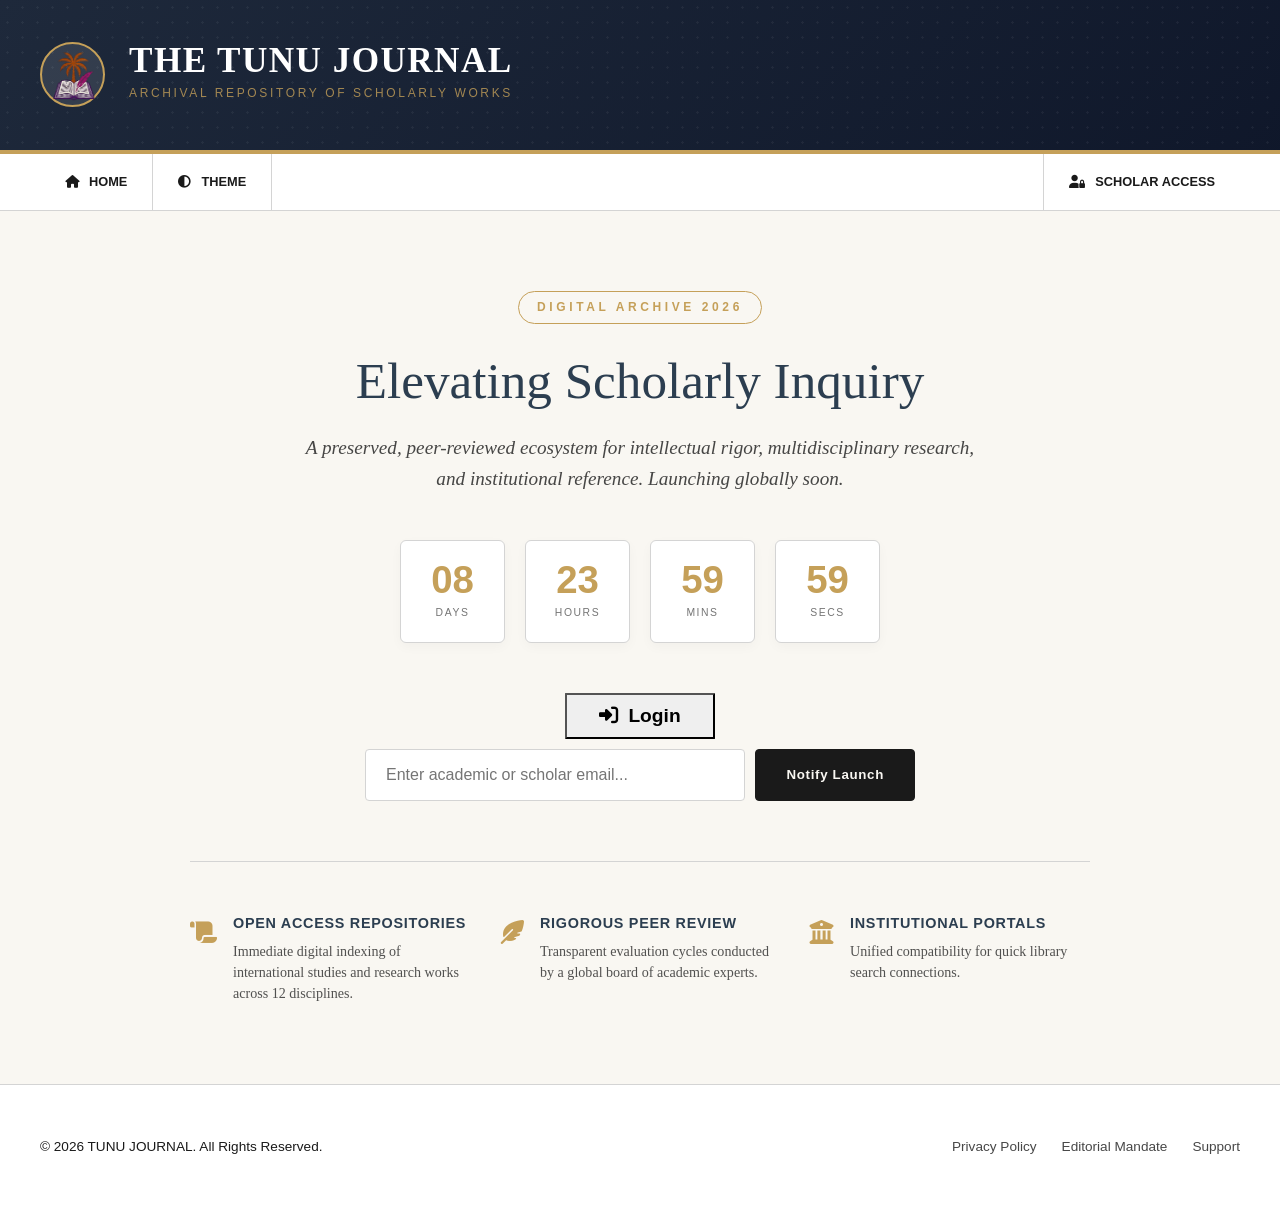
==== commit 4da9bbed: "SEO update" ====
--- a/index.html
+++ b/index.html
@@ -1,21 +1,36 @@
 <!DOCTYPE html>
 <html lang="en">
-<head>
-    <meta charset="UTF-8">
-    <meta name="viewport" content="width=device-width, initial-scale=1.0">
-    <title>THE TUNU JOURNAL | Archival Repository (Coming Soon)</title>
-    <link rel="stylesheet" href="https://cdnjs.cloudflare.com/ajax/libs/font-awesome/6.4.0/css/all.min.css">
-    <script type="text/javascript">
-        function googleTranslateElementInit() {
-          new google.translate.TranslateElement({
-            pageLanguage: 'en',
-            includedLanguages: 'en,es,fr,de,zh-CN,ar',
-            layout: google.translate.TranslateElement.InlineLayout.SIMPLE
-          }, 'google_translate_element');
-        }
-    </script>
-    <script type="text/javascript" src="//translate.google.com/translate_a/element.js?cb=googleTranslateElementInit"></script>
-
+    <head>
+        <meta charset="UTF-8">
+        <meta name="viewport" content="width=device-width, initial-scale=1.0">
+    
+        <title>Tunu Journal - Archival Academic Repository (Coming Soon)</title>
+    
+        <meta name="description" content="Tunu Journal is an upcoming academic archival repository for research papers, scholarly articles, and student publications. Explore knowledge, research, and innovation.">
+    
+        <meta name="keywords" content="Tunu Journal, academic archive, research papers, journal repository, student publications, scholarly articles">
+    
+        <meta name="author" content="Tunu Journal">
+    
+        <link rel="canonical" href="https://tunujournal.com/">
+    
+        <!-- Open Graph -->
+        <meta property="og:title" content="Tunu Journal - Academic Archival Repository">
+        <meta property="og:description" content="An upcoming platform for academic research, journals, and scholarly publishing.">
+        <meta property="og:type" content="website">
+        <meta property="og:url" content="https://tunujournal.com/">
+        <meta property="og:image" content="https://tunujournal.com/assets/icons/icon_nbg.png">
+    
+        <!-- Twitter -->
+        <meta name="twitter:card" content="summary_large_image">
+        <meta name="twitter:title" content="Tunu Journal">
+        <meta name="twitter:description" content="Academic archival repository for research and journals">
+        <meta name="twitter:image" content="https://tunujournal.com/assets/icons/icon_nbg.png">
+    
+        <link rel="stylesheet" href="https://cdnjs.cloudflare.com/ajax/libs/font-awesome/6.4.0/css/all.min.css">
+        <link rel="shortcut icon" href="/assets/icons/icon_nbg.png" type="image/x-icon">
+        <link rel="icon" href="/assets/icons/icon_nbg.png" type="image/x-icon">
+        <script type="text/javascript"> function googleTranslateElementInit() { new google.translate.TranslateElement({ pageLanguage: 'en', includedLanguages: 'en,es,fr,de,zh-CN,ar', layout: google.translate.TranslateElement.InlineLayout.SIMPLE }, 'google_translate_element'); } </script> <script type="text/javascript" src="//translate.google.com/translate_a/element.js?cb=googleTranslateElementInit"></script>
     <style>
         :root {
             --paper: #f9f7f2;
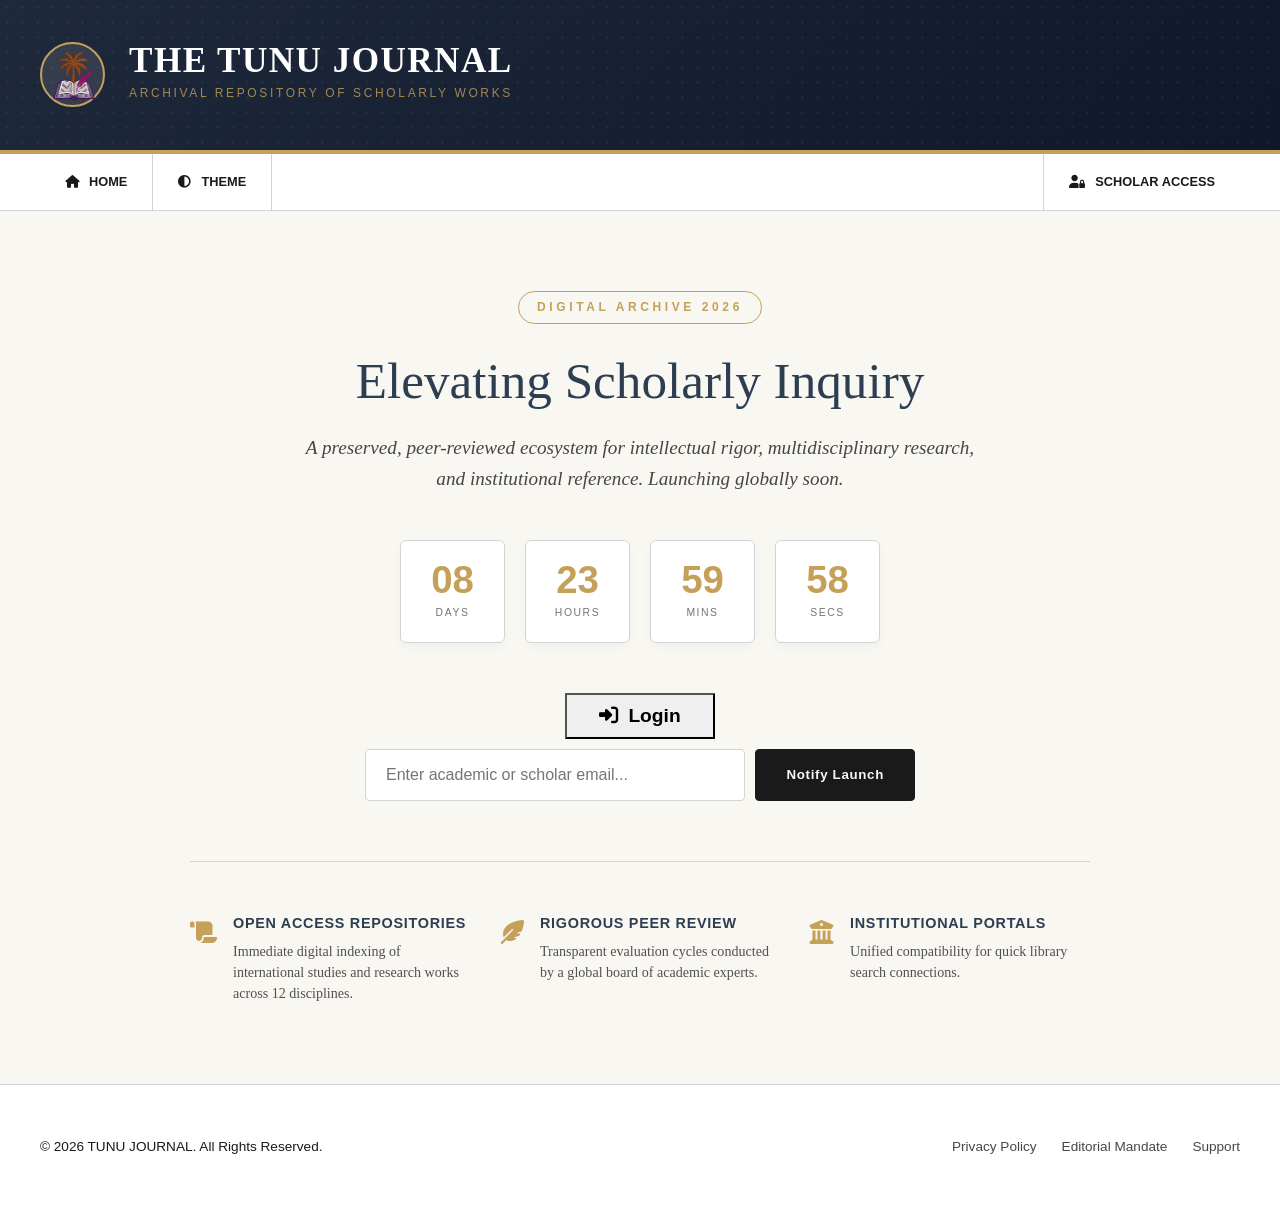
==== commit 92f38a5c: "seo test 2" ====
--- a/index.html
+++ b/index.html
@@ -19,13 +19,13 @@
         <meta property="og:description" content="An upcoming platform for academic research, journals, and scholarly publishing.">
         <meta property="og:type" content="website">
         <meta property="og:url" content="https://tunujournal.com/">
-        <meta property="og:image" content="https://tunujournal.com/assets/icons/icon_nbg.png">
+        <meta property="og:image" content="https://tunujournal.com/assets/icons/logo.png">
     
         <!-- Twitter -->
         <meta name="twitter:card" content="summary_large_image">
         <meta name="twitter:title" content="Tunu Journal">
         <meta name="twitter:description" content="Academic archival repository for research and journals">
-        <meta name="twitter:image" content="https://tunujournal.com/assets/icons/icon_nbg.png">
+        <meta name="twitter:image" content="https://tunujournal.com/assets/icons/logo.png">
     
         <link rel="stylesheet" href="https://cdnjs.cloudflare.com/ajax/libs/font-awesome/6.4.0/css/all.min.css">
         <link rel="shortcut icon" href="/assets/icons/icon_nbg.png" type="image/x-icon">
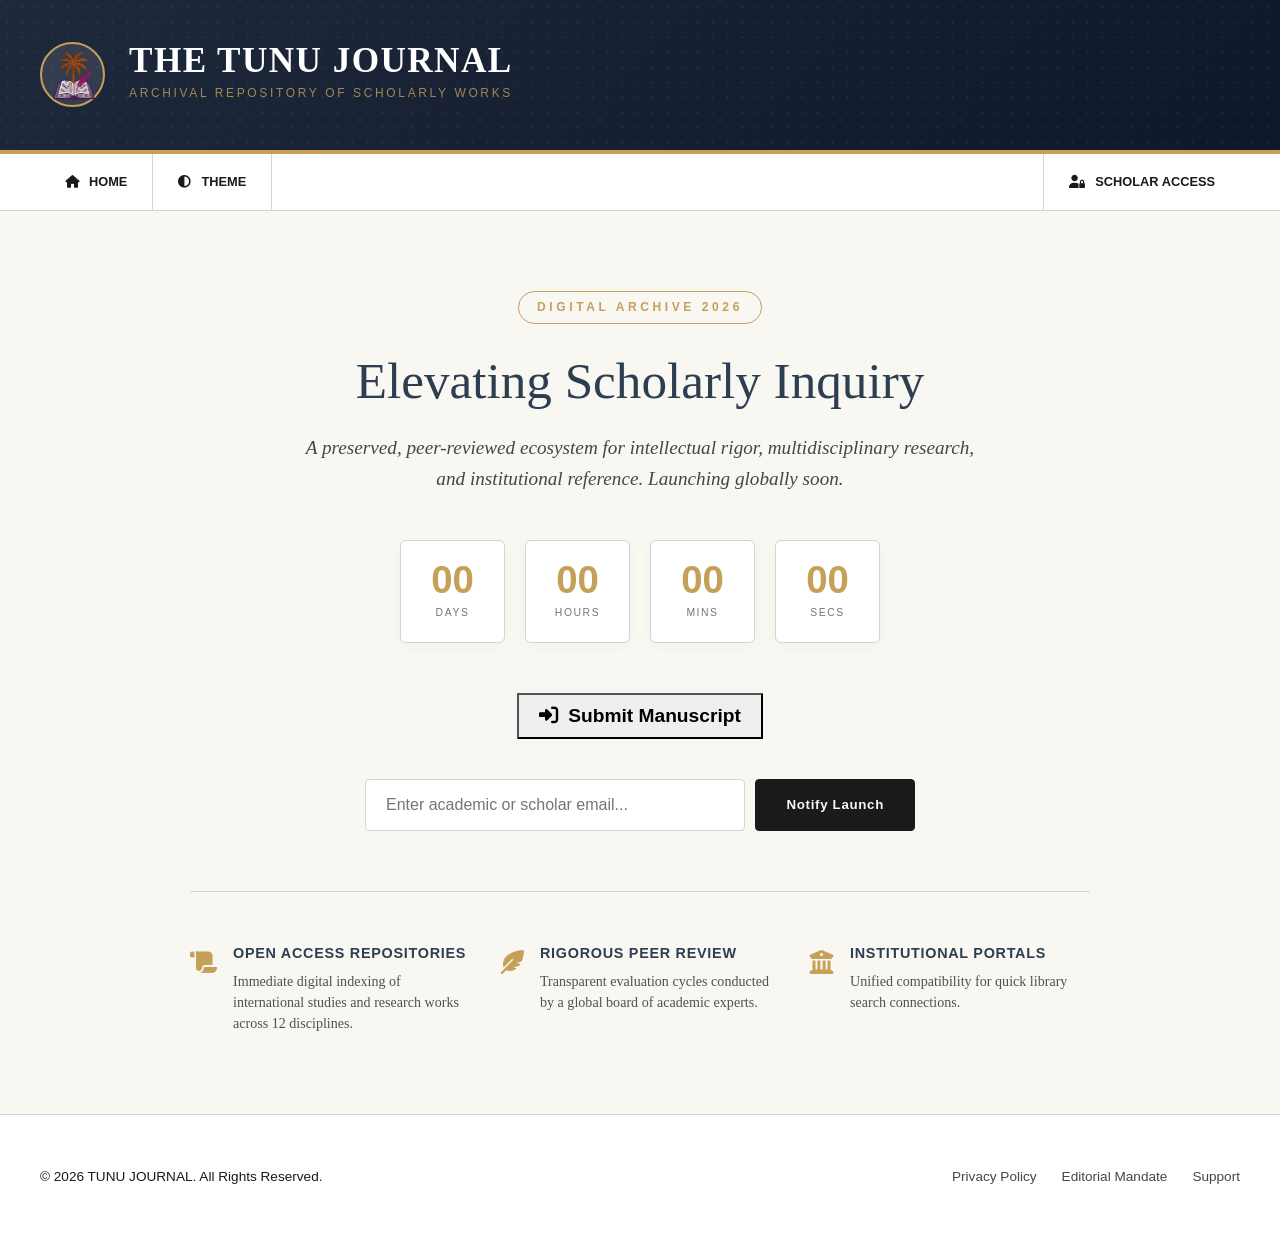
==== commit 717d4bb3: "index update time" ====
--- a/index.html
+++ b/index.html
@@ -533,7 +533,7 @@
             flex-grow: 1;
             display: flex;
             min-width: 150px;
-            margin-bottom: 10px;
+            margin-bottom: 40px;
             justify-content: center;
             align-items: center;
             font-size: larger;
@@ -604,7 +604,7 @@
             </div>
         </div>
         <div>
-            <button class="loginBtn" onclick="window.location.href ='/login'"> <i class="fas fa-sign-in-alt"></i> Login</button>
+            <button class="loginBtn" onclick="window.location.href ='/login'"> <i class="fas fa-sign-in-alt"></i> Submit Manuscript</button>
         </div>
 
         <form class="notify-form" id="notify-form">
@@ -652,8 +652,8 @@
     </footer>
 
     <script>
-        const targetDate = new Date();
-        targetDate.setDate(targetDate.getDate() + 9);
+        const targetDate = new Date("June 30, 2026 24:00:00");
+        targetDate.setDate(targetDate.getDate());
 
         function updateCountdown() {
             const now = new Date().getTime();
